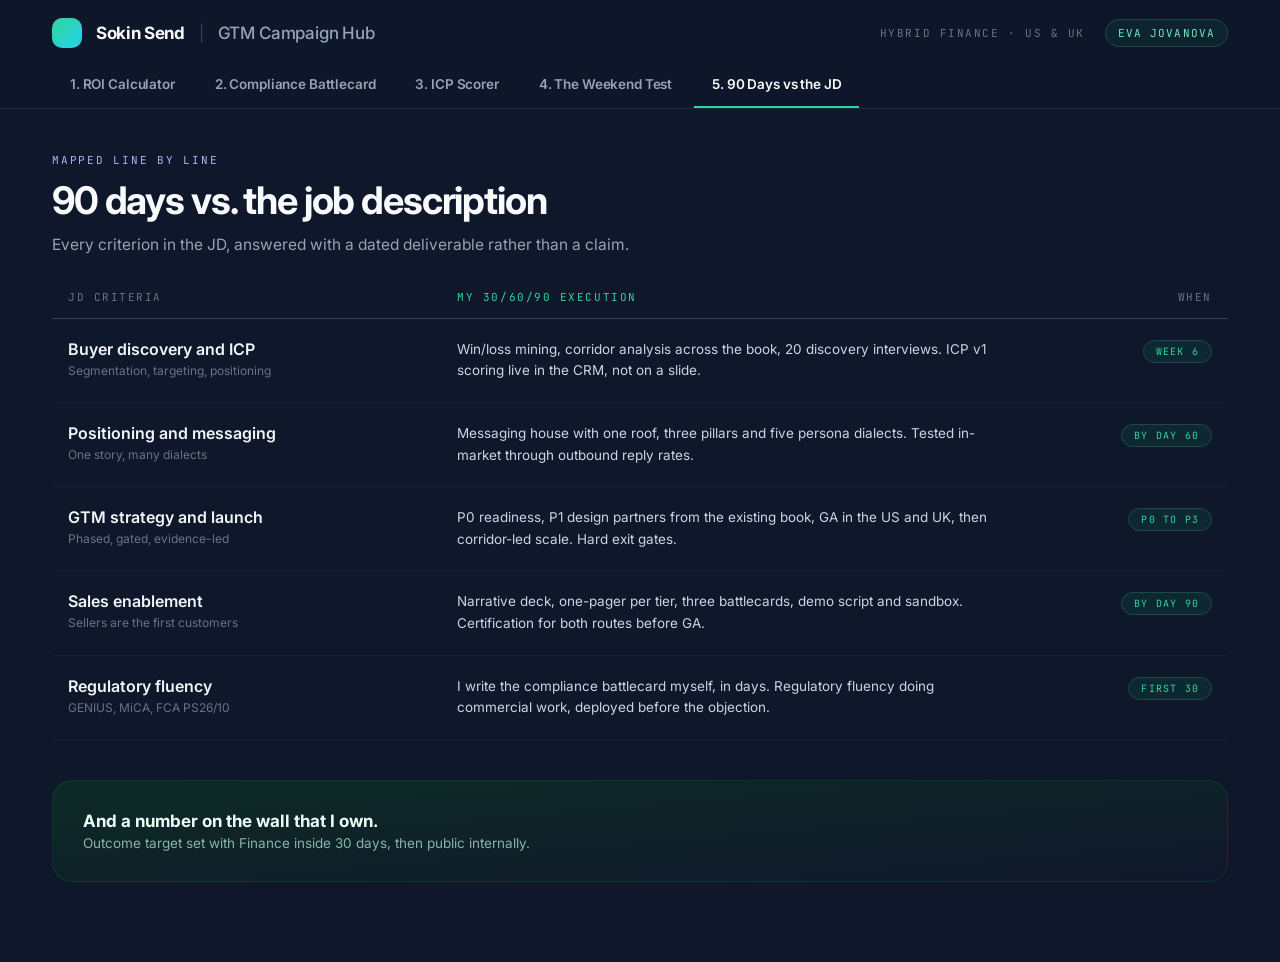
==== 90-days.html @ 521b1e85 "Add files via upload" ====
<!DOCTYPE html>
<html lang="en">
<head>
  <meta charset="UTF-8">
  <meta name="viewport" content="width=device-width, initial-scale=1.0">
  <title>90 Days vs the JD · Sokin Send GTM Hub</title>

  <link rel="preconnect" href="https://fonts.googleapis.com">
  <link rel="preconnect" href="https://fonts.gstatic.com" crossorigin>
  <link href="https://fonts.googleapis.com/css2?family=Inter:wght@400;500;600;700;800&family=JetBrains+Mono:wght@400;500&display=swap" rel="stylesheet">
  <link rel="stylesheet" href="styles.css">
</head>
<body>

  <!-- ======= HEADER: identical on all five pages ======= -->
  <header class="site-header">
    <div class="site-header-inner">
      <div class="brand-row">
        <div class="brand">
          <div class="brand-mark"></div>
          <span class="brand-name">Sokin Send</span>
          <span class="brand-divider">|</span>
          <span class="brand-sub">GTM Campaign Hub</span>
        </div>
        <div class="brand-meta">
          <span class="meta-label">Hybrid Finance · US &amp; UK</span>
          <span class="author-pill">Eva Jovanova</span>
        </div>
      </div>
      <nav class="tab-nav">
        <a href="index.html">1. ROI Calculator</a>
        <a href="battlecard.html">2. Compliance Battlecard</a>
        <a href="icp-scorer.html">3. ICP Scorer</a>
        <a href="weekend-test.html">4. The Weekend Test</a>
        <a href="90-days.html" aria-current="page">5. 90 Days vs the JD</a>
      </nav>
    </div>
  </header>

  <main class="page">

    <div class="page-intro">
      <span class="eyebrow eyebrow-indigo">Mapped line by line</span>
      <h1 class="page-title">90 days vs. the job description</h1>
      <p class="page-lede">Every criterion in the JD, answered with a dated deliverable rather than a claim.</p>
    </div>

    <!-- ============ THE TABLE ============
         Each row is one self-contained jd-row div: criterion on the
         left, execution in the middle, date tag on the right.
         Copy a whole row to add one. -->
    <div class="jd-table">

      <div class="jd-head">
        <span class="card-label">JD criteria</span>
        <span class="card-label col-mine">My 30/60/90 execution</span>
        <span class="card-label col-when">When</span>
      </div>

      <div class="jd-row">
        <div>
          <p class="jd-criterion">Buyer discovery and ICP</p>
          <p class="jd-sub">Segmentation, targeting, positioning</p>
        </div>
        <p class="jd-mine">Win/loss mining, corridor analysis across the book, 20 discovery interviews. ICP v1 scoring live in the CRM, not on a slide.</p>
        <div class="jd-when"><span class="mono-tag">Week 6</span></div>
      </div>

      <div class="jd-row">
        <div>
          <p class="jd-criterion">Positioning and messaging</p>
          <p class="jd-sub">One story, many dialects</p>
        </div>
        <p class="jd-mine">Messaging house with one roof, three pillars and five persona dialects. Tested in-market through outbound reply rates.</p>
        <div class="jd-when"><span class="mono-tag">By day 60</span></div>
      </div>

      <div class="jd-row">
        <div>
          <p class="jd-criterion">GTM strategy and launch</p>
          <p class="jd-sub">Phased, gated, evidence-led</p>
        </div>
        <p class="jd-mine">P0 readiness, P1 design partners from the existing book, GA in the US and UK, then corridor-led scale. Hard exit gates.</p>
        <div class="jd-when"><span class="mono-tag">P0 to P3</span></div>
      </div>

      <div class="jd-row">
        <div>
          <p class="jd-criterion">Sales enablement</p>
          <p class="jd-sub">Sellers are the first customers</p>
        </div>
        <p class="jd-mine">Narrative deck, one-pager per tier, three battlecards, demo script and sandbox. Certification for both routes before GA.</p>
        <div class="jd-when"><span class="mono-tag">By day 90</span></div>
      </div>

      <div class="jd-row">
        <div>
          <p class="jd-criterion">Regulatory fluency</p>
          <p class="jd-sub">GENIUS, MiCA, FCA PS26/10</p>
        </div>
        <p class="jd-mine">I write the compliance battlecard myself, in days. Regulatory fluency doing commercial work, deployed before the objection.</p>
        <div class="jd-when"><span class="mono-tag">First 30</span></div>
      </div>

    </div>

    <div class="jd-closer">
      <div>
        <p class="jd-closer-title">And a number on the wall that I own.</p>
        <p class="jd-closer-sub">Outcome target set with Finance inside 30 days, then public internally.</p>
      </div>
    </div>

  </main>

</body>
</html>
---- styles.css ----
/* ============================================================
   SOKIN SEND WAR ROOM · SHARED DESIGN SYSTEM
   Ported from the Claude Design export. One file styles all five pages.
   Edit a colour here and it changes everywhere.
   ============================================================ */

:root {
  /* Core palette */
  --bg:            #0f172a;   /* page background */
  --card:          #111c31;   /* card background */
  --card-deep:     #0d1729;   /* darker card variant */
  --border:        #1e293b;   /* default card border */
  --border-strong: #334155;

  /* Text */
  --text-bright:   #f8fafc;   /* headings */
  --text-body:     #e2e8f0;
  --text-muted:    #94a3b8;   /* paragraphs */
  --text-faint:    #64748b;   /* labels */
  --text-ghost:    #475569;   /* slider min/max marks */

  /* Accents */
  --emerald:       #34d399;
  --emerald-soft:  #6ee7b7;
  --cyan:          #67e8f9;
  --indigo:        #a5b4fc;
  --pink:          #f472b6;
  --red:           #fca5a5;

  /* Fonts */
  --sans: 'Inter', system-ui, sans-serif;
  --mono: 'JetBrains Mono', monospace;
}

* { box-sizing: border-box; }

html, body { margin: 0; padding: 0; }

body {
  background: var(--bg);
  color: var(--text-body);
  font-family: var(--sans);
  -webkit-font-smoothing: antialiased;
  padding-bottom: 80px;
}

a { color: var(--emerald-soft); text-decoration: none; }
a:hover { color: #a7f3d0; }

/* ============================================================
   STICKY HEADER + NAV (identical on every page)
   The "active" tab is whichever nav link carries aria-current="page".
   ============================================================ */

.site-header {
  position: sticky;
  top: 0;
  z-index: 20;
  background: rgba(15, 23, 42, 0.86);
  backdrop-filter: blur(14px);
  border-bottom: 1px solid var(--border);
}

.site-header-inner {
  max-width: 1240px;
  margin: 0 auto;
  padding: 18px 32px 0;
  display: flex;
  flex-direction: column;
  gap: 16px;
}

.brand-row {
  display: flex;
  align-items: center;
  justify-content: space-between;
  gap: 24px;
  flex-wrap: wrap;
}

.brand {
  display: flex;
  align-items: center;
  gap: 14px;
}

.brand-mark {
  width: 30px;
  height: 30px;
  border-radius: 10px;
  background: linear-gradient(to bottom right, #34d399, #22d3ee);
}

.brand-name { font-size: 17px; font-weight: 700; letter-spacing: -0.02em; color: var(--text-bright); }
.brand-divider { color: var(--border-strong); }
.brand-sub { font-size: 17px; font-weight: 500; letter-spacing: -0.01em; color: var(--text-muted); }

.brand-meta { display: flex; align-items: center; gap: 20px; }

.meta-label {
  font-family: var(--mono);
  font-size: 11px;
  letter-spacing: 0.14em;
  text-transform: uppercase;
  color: var(--text-faint);
}

.author-pill {
  padding: 6px 12px;
  border-radius: 999px;
  border: 1px solid #1e4b3d;
  background: rgba(16, 185, 129, 0.08);
  font-family: var(--mono);
  font-size: 11px;
  letter-spacing: 0.1em;
  color: var(--emerald-soft);
  text-transform: uppercase;
}

.tab-nav {
  display: flex;
  gap: 4px;
  overflow-x: auto;
  scrollbar-width: none;
}
.tab-nav::-webkit-scrollbar { display: none; }

.tab-nav a {
  flex: none;
  border-bottom: 2px solid transparent;
  padding: 12px 18px 14px;
  font-size: 13.5px;
  font-weight: 600;
  letter-spacing: -0.01em;
  color: var(--text-muted);
  transition: color 0.15s ease;
}
.tab-nav a:hover { color: #f1f5f9; }
.tab-nav a:focus-visible { outline: 2px solid var(--emerald); outline-offset: -2px; border-radius: 6px; }
.tab-nav a[aria-current="page"] { color: var(--text-bright); border-bottom-color: var(--emerald); }

/* ============================================================
   PAGE SCAFFOLD
   ============================================================ */

.page {
  max-width: 1240px;
  margin: 0 auto;
  padding: 44px 32px 0;
  display: flex;
  flex-direction: column;
  gap: 32px;
}

.page-intro { display: flex; flex-direction: column; gap: 10px; }

/* Small uppercase label above each page title. Colour set per page
   with .eyebrow-emerald / -pink / -cyan / -indigo. */
.eyebrow {
  font-family: var(--mono);
  font-size: 11px;
  letter-spacing: 0.16em;
  text-transform: uppercase;
}
.eyebrow-emerald { color: var(--emerald); }
.eyebrow-pink    { color: var(--pink); }
.eyebrow-cyan    { color: var(--cyan); }
.eyebrow-indigo  { color: var(--indigo); }

.page-title {
  margin: 0;
  font-size: 38px;
  font-weight: 700;
  letter-spacing: -0.03em;
  color: var(--text-bright);
}

.page-hook {
  margin: 0;
  font-size: 20px;
  font-weight: 600;
  color: var(--text-body);
}

.page-lede {
  margin: 0;
  max-width: 720px;
  font-size: 15.5px;
  line-height: 1.6;
  color: var(--text-muted);
  text-wrap: pretty;
}

/* ============================================================
   SHARED COMPONENTS
   ============================================================ */

.card {
  background: var(--card);
  border: 1px solid var(--border);
  border-radius: 20px;
  padding: 26px;
}

.card-label {
  font-family: var(--mono);
  font-size: 11px;
  letter-spacing: 0.14em;
  text-transform: uppercase;
  color: var(--text-faint);
  display: block;
  margin-bottom: 10px;
}

.divider { height: 1px; background: var(--border); }

.big-number {
  font-size: 40px;
  font-weight: 700;
  letter-spacing: -0.035em;
  color: var(--text-bright);
  display: block;
  margin-bottom: 8px;
}

.small-note { margin: 0; font-size: 13px; line-height: 1.55; color: var(--text-muted); }

.mono-tag {
  display: inline-block;
  padding: 4px 12px;
  border-radius: 999px;
  border: 1px solid #1e4b3d;
  background: rgba(16, 185, 129, 0.1);
  font-family: var(--mono);
  font-size: 10px;
  letter-spacing: 0.12em;
  text-transform: uppercase;
  color: var(--emerald);
  white-space: nowrap;
}

/* ============================================================
   ROI CALCULATOR (index.html)
   ============================================================ */

.roi-grid {
  display: grid;
  grid-template-columns: 400px 1fr;
  gap: 28px;
  align-items: start;
}

.inputs-card { display: flex; flex-direction: column; gap: 22px; padding: 28px; }

.inputs-head { display: flex; align-items: center; justify-content: space-between; }
.inputs-head .card-label { margin-bottom: 0; }
.inputs-hint { font-family: var(--mono); font-size: 11px; color: var(--text-ghost); }

.slider-block { display: flex; flex-direction: column; gap: 10px; }
.slider-head { display: flex; align-items: baseline; justify-content: space-between; }
.slider-name { font-size: 13.5px; font-weight: 500; color: #cbd5e1; }
.slider-value { font-family: var(--mono); font-size: 18px; font-weight: 500; color: var(--text-bright); }
.slider-marks { display: flex; justify-content: space-between; font-family: var(--mono); font-size: 10.5px; color: var(--text-ghost); }

input[type="range"] {
  -webkit-appearance: none;
  appearance: none;
  background: transparent;
  width: 100%;
  height: 22px;
  cursor: pointer;
}
input[type="range"]::-webkit-slider-runnable-track {
  height: 6px; border-radius: 999px;
  background: var(--border); border: 1px solid var(--border-strong);
}
input[type="range"]::-webkit-slider-thumb {
  -webkit-appearance: none; appearance: none;
  height: 22px; width: 22px; margin-top: -9px; border-radius: 999px;
  background: #ecfdf5; border: 3px solid #10b981;
  box-shadow: 0 0 0 6px rgba(16,185,129,0.14), 0 4px 12px rgba(0,0,0,0.5);
  transition: box-shadow 0.15s ease;
}
input[type="range"]:hover::-webkit-slider-thumb {
  box-shadow: 0 0 0 10px rgba(16,185,129,0.18), 0 4px 12px rgba(0,0,0,0.5);
}
input[type="range"]:focus-visible::-webkit-slider-thumb {
  box-shadow: 0 0 0 4px var(--bg), 0 0 0 7px var(--emerald);
  outline: none;
}
input[type="range"]::-moz-range-track {
  height: 6px; border-radius: 999px; background: var(--border);
}
input[type="range"]::-moz-range-thumb {
  height: 20px; width: 20px; border-radius: 999px;
  background: #ecfdf5; border: 3px solid #10b981; cursor: pointer;
}

.assumption-note {
  padding: 14px 16px;
  border-radius: 14px;
  background: rgba(34, 211, 238, 0.06);
  border: 1px solid #164e63;
}
.assumption-note p { margin: 0; font-size: 12.5px; line-height: 1.55; color: #a5f3fc; }

.outputs-col { display: flex; flex-direction: column; gap: 20px; }

.hero-card {
  position: relative;
  overflow: hidden;
  border-radius: 24px;
  padding: 40px;
  background: linear-gradient(to bottom right, #0d2b26, #102a3f);
  border: 1px solid #1e5045;
  box-shadow: 0 0 80px -20px rgba(16, 185, 129, 0.35);
}
.hero-glow {
  position: absolute; top: -140px; right: -80px;
  width: 380px; height: 380px; border-radius: 999px;
  background: radial-gradient(circle, rgba(16,185,129,0.22), rgba(16,185,129,0));
}
.hero-body { position: relative; display: flex; flex-direction: column; gap: 14px; }
.hero-label {
  font-family: var(--mono); font-size: 11.5px;
  letter-spacing: 0.18em; text-transform: uppercase; color: var(--emerald-soft);
}
.hero-figure-row { display: flex; align-items: baseline; gap: 14px; flex-wrap: wrap; }
.hero-figure {
  font-size: 84px; font-weight: 800;
  letter-spacing: -0.045em; line-height: 0.95; color: #f0fdf4;
}
.hero-pill {
  padding: 7px 14px; border-radius: 999px;
  background: rgba(16,185,129,0.16); border: 1px solid #10b981;
  font-family: var(--mono); font-size: 12px; color: var(--emerald-soft);
}
.hero-note { margin: 0; max-width: 560px; font-size: 14.5px; line-height: 1.6; color: #a7d8c8; }

.stat-pair { display: grid; grid-template-columns: 1fr 1fr; gap: 20px; }
.stat-cyan { border-color: #1e3a5f; }
.stat-cyan .card-label { color: var(--cyan); }

.footnote-bar {
  display: flex; align-items: center; justify-content: space-between; gap: 20px;
  padding: 18px 24px; border-radius: 16px;
  background: var(--card-deep); border: 1px solid var(--border);
}
.footnote-bar span { font-size: 13px; color: var(--text-muted); }

/* ============================================================
   COMPLIANCE BATTLECARD (battlecard.html)
   ============================================================ */

.battlecard-grid {
  display: grid;
  grid-template-columns: 5fr 7fr;
  gap: 28px;
  align-items: start;
}

.objection-card {
  background: rgba(69, 10, 10, 0.3);
  border: 1px solid rgba(127, 29, 29, 0.5);
  border-radius: 24px;
  padding: 32px;
}
.response-card {
  background: rgba(2, 44, 34, 0.2);
  border: 1px solid rgba(6, 78, 59, 0.5);
  border-radius: 24px;
  padding: 32px;
}

.speaker-row { display: flex; align-items: center; gap: 10px; margin-bottom: 22px; }
.speaker-dot { width: 8px; height: 8px; border-radius: 999px; }
.dot-red { background: var(--red); }
.dot-emerald { background: var(--emerald); }

.speaker-label {
  font-family: var(--mono); font-size: 11px;
  letter-spacing: 0.14em; text-transform: uppercase;
}
.label-red { color: #fda4af; }
.label-emerald { color: var(--emerald); }

.objection-quote {
  margin: 0 0 22px;
  font-size: 23px; font-weight: 600; line-height: 1.35; color: #fee2e2;
}
.response-quote {
  margin: 0 0 28px;
  font-size: 20px; font-weight: 600; line-height: 1.4; color: #ecfdf5;
}

.persona-block { padding-top: 20px; border-top: 1px solid rgba(127, 29, 29, 0.5); margin-bottom: 22px; }
.persona-name { margin: 0 0 4px; font-weight: 600; color: #fecaca; }
.persona-role { margin: 0; font-size: 13px; color: rgba(252, 165, 165, 0.7); line-height: 1.5; }

.coach-box { padding: 16px; border-radius: 14px; background: rgba(15, 23, 42, 0.5); }
.coach-box .card-label { font-size: 10px; margin-bottom: 8px; }
.coach-box p { margin: 0; font-size: 13.5px; color: #cbd5e1; line-height: 1.5; }

.fact-list { display: flex; flex-direction: column; gap: 12px; }

.fact-row {
  display: flex; gap: 16px;
  padding: 16px;
  border-radius: 14px;
  background: rgba(30, 41, 59, 0.5);
  border: 1px solid rgba(51, 65, 85, 0.5);
}
.fact-check {
  width: 20px; height: 20px; border-radius: 999px; flex: none; margin-top: 2px;
  display: flex; align-items: center; justify-content: center;
  background: rgba(16,185,129,0.2); border: 1px solid #10b981;
  color: var(--emerald); font-size: 11px;
}
.fact-title { margin: 0 0 4px; font-weight: 600; color: #e2e8f0; font-size: 14.5px; }
.fact-body { margin: 0; font-size: 13px; line-height: 1.55; color: var(--text-muted); }

/* ============================================================
   ICP SCORER (icp-scorer.html)
   ============================================================ */

.icp-grid {
  display: grid;
  grid-template-columns: 8fr 4fr;
  gap: 28px;
  align-items: start;
}

.trigger-list { display: flex; flex-direction: column; gap: 14px; }

.trigger {
  display: flex; align-items: flex-start; gap: 18px;
  padding: 22px;
  border-radius: 18px;
  background: var(--card);
  border: 1px solid var(--border);
  text-align: left;
  cursor: pointer;
  font-family: var(--sans);
  transition: border-color 0.15s ease, background 0.15s ease;
  width: 100%;
}
.trigger:hover { border-color: #475569; }
.trigger:focus-visible { outline: 2px solid var(--emerald); outline-offset: 2px; }

.trigger-box {
  width: 24px; height: 24px; border-radius: 7px; flex: none; margin-top: 2px;
  display: flex; align-items: center; justify-content: center;
  border: 1px solid var(--text-faint);
  color: transparent;
  font-weight: 700; font-size: 13px;
  transition: all 0.15s ease;
}
.trigger-title { margin: 0 0 4px; font-size: 17px; font-weight: 600; color: #f1f5f9; }
.trigger-body { margin: 0; font-size: 13.5px; line-height: 1.5; color: var(--text-muted); }

/* Selected state, applied by icp.js when a trigger is clicked */
.trigger.active {
  background: rgba(6, 78, 59, 0.1);
  border-color: #10b981;
}
.trigger.active .trigger-box {
  background: var(--emerald);
  border-color: var(--emerald);
  color: #0f172a;
}

.niche-note { margin: 6px 0 0; font-size: 13.5px; color: var(--text-faint); }

.score-card {
  display: flex; flex-direction: column; align-items: center; text-align: center;
  border-radius: 24px; padding: 32px;
}

.score-ring {
  width: 190px; height: 190px; border-radius: 999px;
  display: flex; flex-direction: column; align-items: center; justify-content: center;
  border: 2px solid var(--border-strong);
  background: var(--bg);
  margin: 26px 0 30px;
  transition: all 0.3s ease;
}
.score-ring.qualified {
  background: rgba(16, 185, 129, 0.1);
  border-color: #10b981;
  box-shadow: 0 0 50px -10px rgba(16, 185, 129, 0.3);
}
.score-value { font-size: 58px; font-weight: 700; color: var(--text-muted); line-height: 1; margin-bottom: 6px; }
.score-ring.qualified .score-value { color: var(--emerald); }
.score-denominator {
  font-family: var(--mono); font-size: 10px;
  letter-spacing: 0.14em; text-transform: uppercase; color: var(--text-faint);
}

.score-verdict { margin: 0 0 8px; font-size: 17px; font-weight: 600; color: var(--text-muted); }
.score-verdict.qualified { color: var(--emerald); }
.score-explain { margin: 0 0 28px; font-size: 13.5px; line-height: 1.55; color: var(--text-muted); }

.sequence-btn {
  width: 100%; padding: 15px;
  border-radius: 14px; border: 0;
  font-family: var(--sans); font-size: 13.5px; font-weight: 700;
  background: var(--border); color: var(--text-faint);
  cursor: not-allowed;
  transition: all 0.15s ease;
}
.sequence-btn.enabled {
  background: #10b981; color: #0f172a;
  cursor: pointer;
}
.sequence-btn.enabled:hover { background: var(--emerald); }

/* ============================================================
   THE WEEKEND TEST (weekend-test.html)
   ============================================================ */

.funnel-grid {
  display: grid;
  grid-template-columns: repeat(4, 1fr);
  gap: 20px;
}

.stage-card {
  display: flex; flex-direction: column;
  padding: 24px;
  border-radius: 18px;
  background: var(--card);
  border: 1px solid var(--border);
  transition: transform 0.15s ease;
}
.stage-card:hover { transform: translateY(-4px); }

.stage-eyebrow {
  font-family: var(--mono); font-size: 10px;
  letter-spacing: 0.14em; text-transform: uppercase;
  margin-bottom: 14px;
}
.stage-bar { height: 4px; width: 25%; border-radius: 999px; margin-bottom: 20px; }

/* Stage colours, one class per funnel stage */
.stage-awareness     .stage-eyebrow, .stage-awareness     .stage-kpi { color: #22d3ee; }
.stage-awareness     .stage-bar { background: #22d3ee; }
.stage-consideration .stage-eyebrow, .stage-consideration .stage-kpi { color: #818cf8; }
.stage-consideration .stage-bar { background: #818cf8; }
.stage-decision      .stage-eyebrow, .stage-decision      .stage-kpi { color: var(--emerald); }
.stage-decision      .stage-bar { background: var(--emerald); }
.stage-adoption      .stage-eyebrow, .stage-adoption      .stage-kpi { color: var(--emerald-soft); }
.stage-adoption      .stage-bar { background: var(--emerald-soft); }

.stage-asset { margin: 0 0 8px; font-size: 17px; font-weight: 700; color: var(--text-bright); }
.stage-detail { margin: 0 0 28px; font-size: 13px; line-height: 1.55; color: var(--text-muted); }

.stage-footer { margin-top: auto; display: flex; flex-direction: column; gap: 12px; }
.stage-job {
  padding: 12px;
  border-radius: 12px;
  background: var(--bg);
  border: 1px solid var(--border);
}
.stage-job .card-label { font-size: 10px; margin-bottom: 4px; }
.stage-job p { margin: 0; font-size: 12px; color: #cbd5e1; }
.stage-kpi-row { display: flex; justify-content: space-between; align-items: center; padding: 0 4px; }
.stage-kpi-row .card-label { font-size: 10px; margin-bottom: 0; }
.stage-kpi { font-family: var(--mono); font-size: 10px; text-transform: uppercase; font-weight: 700; }

.route-pair { display: grid; grid-template-columns: 1fr 1fr; gap: 20px; }
.route-card { background: var(--card-deep); }
.route-card .card-label.route-direct { color: var(--emerald); }
.route-card .card-label.route-partner { color: var(--indigo); }
.route-card p { margin: 0; font-size: 13.5px; line-height: 1.55; color: #cbd5e1; }

/* ============================================================
   90 DAYS VS THE JD (90-days.html)
   ============================================================ */

.jd-table { display: flex; flex-direction: column; }

.jd-head, .jd-row {
  display: grid;
  grid-template-columns: 4fr 6fr 2fr;
  gap: 24px;
  padding: 20px 16px;
}
.jd-head {
  border-bottom: 1px solid var(--border-strong);
  padding-top: 0;
  padding-bottom: 14px;
}
.jd-head .card-label { margin-bottom: 0; }
.jd-head .col-mine { color: var(--emerald); }
.jd-head .col-when { text-align: right; }

.jd-row {
  border-bottom: 1px solid rgba(30, 41, 59, 0.5);
  transition: background 0.15s ease;
}
.jd-row:hover { background: rgba(30, 41, 59, 0.3); }

.jd-criterion { margin: 0 0 4px; font-weight: 600; color: #f1f5f9; }
.jd-sub { margin: 0; font-size: 12px; color: var(--text-faint); }
.jd-mine { margin: 0; font-size: 13.5px; line-height: 1.6; color: #cbd5e1; }
.jd-when { text-align: right; }

.jd-closer {
  display: flex; justify-content: space-between; align-items: center; gap: 20px;
  margin-top: 8px;
  padding: 30px;
  border-radius: 20px;
  background: linear-gradient(to bottom right, #0d2b26, #0f172a);
  border: 1px solid rgba(6, 78, 59, 0.5);
}
.jd-closer-title { margin: 0 0 4px; font-size: 17px; font-weight: 700; color: #ecfdf5; }
.jd-closer-sub { margin: 0; font-size: 13.5px; color: rgba(167, 216, 200, 0.8); }

/* ============================================================
   RESPONSIVE · stacks the grids on phones and small screens
   ============================================================ */

@media (max-width: 960px) {
  .roi-grid, .battlecard-grid, .icp-grid { grid-template-columns: 1fr; }
  .funnel-grid { grid-template-columns: 1fr 1fr; }
  .hero-figure { font-size: 56px; }
  .page { padding: 32px 20px 0; }
  .site-header-inner { padding: 14px 20px 0; }
}

@media (max-width: 620px) {
  .funnel-grid, .stat-pair, .route-pair { grid-template-columns: 1fr; }
  .jd-head { display: none; }
  .jd-row { grid-template-columns: 1fr; gap: 10px; }
  .jd-when { text-align: left; }
  .footnote-bar, .jd-closer { flex-direction: column; align-items: flex-start; }
}
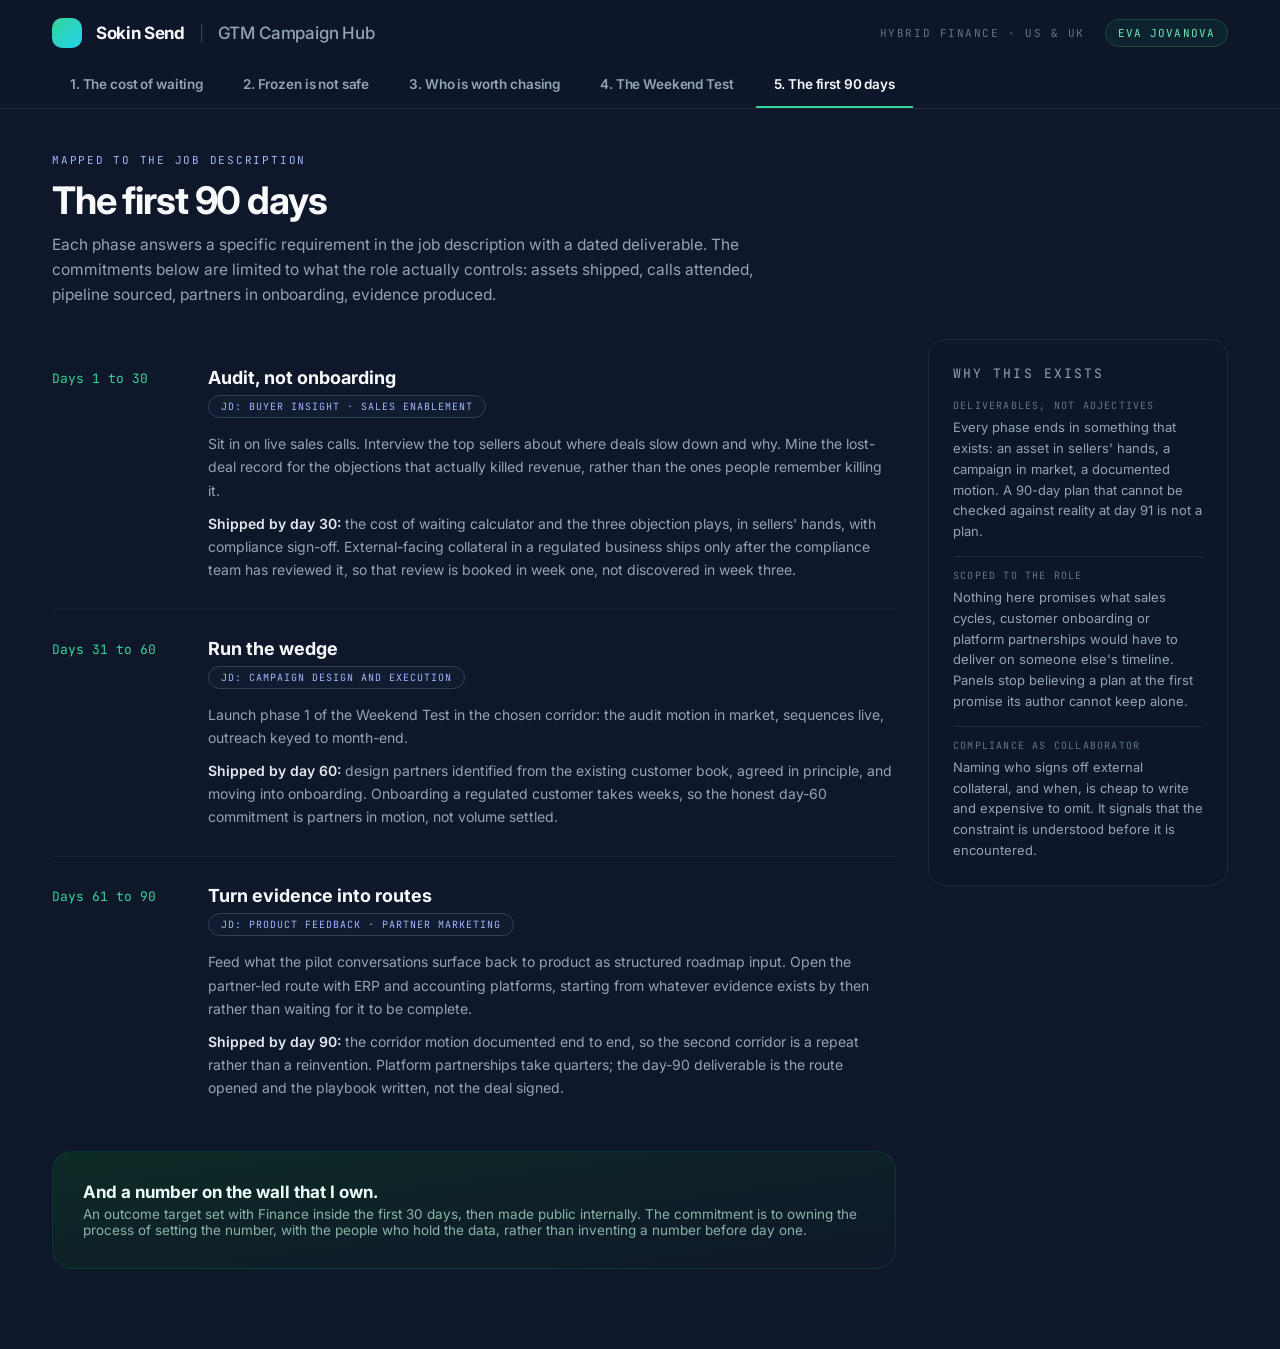
==== commit 75396463: "Add files via upload" ====
--- a/90-days.html
+++ b/90-days.html
@@ -3,7 +3,7 @@
 <head>
   <meta charset="UTF-8">
   <meta name="viewport" content="width=device-width, initial-scale=1.0">
-  <title>90 Days vs the JD · Sokin Send GTM Hub</title>
+  <title>The first 90 days · Sokin Send GTM Hub</title>
 
   <link rel="preconnect" href="https://fonts.googleapis.com">
   <link rel="preconnect" href="https://fonts.gstatic.com" crossorigin>
@@ -28,11 +28,11 @@
         </div>
       </div>
       <nav class="tab-nav">
-        <a href="index.html">1. ROI Calculator</a>
-        <a href="battlecard.html">2. Compliance Battlecard</a>
-        <a href="icp-scorer.html">3. ICP Scorer</a>
+        <a href="index.html">1. The cost of waiting</a>
+        <a href="battlecard.html">2. Frozen is not safe</a>
+        <a href="icp-scorer.html">3. Who is worth chasing</a>
         <a href="weekend-test.html">4. The Weekend Test</a>
-        <a href="90-days.html" aria-current="page">5. 90 Days vs the JD</a>
+        <a href="90-days.html" aria-current="page">5. The first 90 days</a>
       </nav>
     </div>
   </header>
@@ -40,75 +40,75 @@
   <main class="page">
 
     <div class="page-intro">
-      <span class="eyebrow eyebrow-indigo">Mapped line by line</span>
-      <h1 class="page-title">90 days vs. the job description</h1>
-      <p class="page-lede">Every criterion in the JD, answered with a dated deliverable rather than a claim.</p>
+      <span class="eyebrow eyebrow-indigo">Mapped to the job description</span>
+      <h1 class="page-title">The first 90 days</h1>
+      <p class="page-lede">Each phase answers a specific requirement in the job description with a dated deliverable. The commitments below are limited to what the role actually controls: assets shipped, calls attended, pipeline sourced, partners in onboarding, evidence produced.</p>
     </div>
 
-    <!-- ============ THE TABLE ============
-         Each row is one self-contained jd-row div: criterion on the
-         left, execution in the middle, date tag on the right.
-         Copy a whole row to add one. -->
-    <div class="jd-table">
+    <div class="stage-rail">
 
-      <div class="jd-head">
-        <span class="card-label">JD criteria</span>
-        <span class="card-label col-mine">My 30/60/90 execution</span>
-        <span class="card-label col-when">When</span>
+      <!-- ============ MAIN STAGE ============
+           Three phases. Each .ninety-phase is one self-contained
+           block: the milestone on the left, the JD requirement,
+           actions and outputs on the right. -->
+      <div>
+
+        <div class="ninety-phase">
+          <span class="ninety-when">Days 1 to 30</span>
+          <div class="ninety-body">
+            <h2>Audit, not onboarding</h2>
+            <span class="ninety-jd">JD: buyer insight · sales enablement</span>
+            <p>Sit in on live sales calls. Interview the top sellers about where deals slow down and why. Mine the lost-deal record for the objections that actually killed revenue, rather than the ones people remember killing it.</p>
+            <p><strong>Shipped by day 30:</strong> the cost of waiting calculator and the three objection plays, in sellers' hands, with compliance sign-off. External-facing collateral in a regulated business ships only after the compliance team has reviewed it, so that review is booked in week one, not discovered in week three.</p>
+          </div>
+        </div>
+
+        <div class="ninety-phase">
+          <span class="ninety-when">Days 31 to 60</span>
+          <div class="ninety-body">
+            <h2>Run the wedge</h2>
+            <span class="ninety-jd">JD: campaign design and execution</span>
+            <p>Launch phase 1 of the Weekend Test in the chosen corridor: the audit motion in market, sequences live, outreach keyed to month-end.</p>
+            <p><strong>Shipped by day 60:</strong> design partners identified from the existing customer book, agreed in principle, and moving into onboarding. Onboarding a regulated customer takes weeks, so the honest day-60 commitment is partners in motion, not volume settled.</p>
+          </div>
+        </div>
+
+        <div class="ninety-phase" style="border-bottom: 0;">
+          <span class="ninety-when">Days 61 to 90</span>
+          <div class="ninety-body">
+            <h2>Turn evidence into routes</h2>
+            <span class="ninety-jd">JD: product feedback · partner marketing</span>
+            <p>Feed what the pilot conversations surface back to product as structured roadmap input. Open the partner-led route with ERP and accounting platforms, starting from whatever evidence exists by then rather than waiting for it to be complete.</p>
+            <p><strong>Shipped by day 90:</strong> the corridor motion documented end to end, so the second corridor is a repeat rather than a reinvention. Platform partnerships take quarters; the day-90 deliverable is the route opened and the playbook written, not the deal signed.</p>
+          </div>
+        </div>
+
+        <div class="jd-closer" style="margin-top: 24px;">
+          <div>
+            <p class="jd-closer-title">And a number on the wall that I own.</p>
+            <p class="jd-closer-sub">An outcome target set with Finance inside the first 30 days, then made public internally. The commitment is to owning the process of setting the number, with the people who hold the data, rather than inventing a number before day one.</p>
+          </div>
+        </div>
+
       </div>
 
-      <div class="jd-row">
-        <div>
-          <p class="jd-criterion">Buyer discovery and ICP</p>
-          <p class="jd-sub">Segmentation, targeting, positioning</p>
+      <!-- ============ SIDE RAIL ============ -->
+      <aside class="rail">
+        <p class="rail-title">Why this exists</p>
+        <div class="rail-item">
+          <span class="rail-kicker">Deliverables, not adjectives</span>
+          <p>Every phase ends in something that exists: an asset in sellers' hands, a campaign in market, a documented motion. A 90-day plan that cannot be checked against reality at day 91 is not a plan.</p>
         </div>
-        <p class="jd-mine">Win/loss mining, corridor analysis across the book, 20 discovery interviews. ICP v1 scoring live in the CRM, not on a slide.</p>
-        <div class="jd-when"><span class="mono-tag">Week 6</span></div>
-      </div>
+        <div class="rail-item">
+          <span class="rail-kicker">Scoped to the role</span>
+          <p>Nothing here promises what sales cycles, customer onboarding or platform partnerships would have to deliver on someone else's timeline. Panels stop believing a plan at the first promise its author cannot keep alone.</p>
+        </div>
+        <div class="rail-item">
+          <span class="rail-kicker">Compliance as collaborator</span>
+          <p>Naming who signs off external collateral, and when, is cheap to write and expensive to omit. It signals that the constraint is understood before it is encountered.</p>
+        </div>
+      </aside>
 
-      <div class="jd-row">
-        <div>
-          <p class="jd-criterion">Positioning and messaging</p>
-          <p class="jd-sub">One story, many dialects</p>
-        </div>
-        <p class="jd-mine">Messaging house with one roof, three pillars and five persona dialects. Tested in-market through outbound reply rates.</p>
-        <div class="jd-when"><span class="mono-tag">By day 60</span></div>
-      </div>
-
-      <div class="jd-row">
-        <div>
-          <p class="jd-criterion">GTM strategy and launch</p>
-          <p class="jd-sub">Phased, gated, evidence-led</p>
-        </div>
-        <p class="jd-mine">P0 readiness, P1 design partners from the existing book, GA in the US and UK, then corridor-led scale. Hard exit gates.</p>
-        <div class="jd-when"><span class="mono-tag">P0 to P3</span></div>
-      </div>
-
-      <div class="jd-row">
-        <div>
-          <p class="jd-criterion">Sales enablement</p>
-          <p class="jd-sub">Sellers are the first customers</p>
-        </div>
-        <p class="jd-mine">Narrative deck, one-pager per tier, three battlecards, demo script and sandbox. Certification for both routes before GA.</p>
-        <div class="jd-when"><span class="mono-tag">By day 90</span></div>
-      </div>
-
-      <div class="jd-row">
-        <div>
-          <p class="jd-criterion">Regulatory fluency</p>
-          <p class="jd-sub">GENIUS, MiCA, FCA PS26/10</p>
-        </div>
-        <p class="jd-mine">I write the compliance battlecard myself, in days. Regulatory fluency doing commercial work, deployed before the objection.</p>
-        <div class="jd-when"><span class="mono-tag">First 30</span></div>
-      </div>
-
-    </div>
-
-    <div class="jd-closer">
-      <div>
-        <p class="jd-closer-title">And a number on the wall that I own.</p>
-        <p class="jd-closer-sub">Outcome target set with Finance inside 30 days, then public internally.</p>
-      </div>
     </div>
 
   </main>
--- a/styles.css
+++ b/styles.css
@@ -635,3 +635,319 @@
   .jd-when { text-align: left; }
   .footnote-bar, .jd-closer { flex-direction: column; align-items: flex-start; }
 }
+
+/* ============================================================
+   V2 ADDITIONS · main stage + "Why this exists" rail,
+   cost comparison, assumptions panel, quadrant, phases.
+   Everything below extends the system above; nothing replaces it.
+   ============================================================ */
+
+/* ---------- Main stage + side rail layout ---------- */
+
+.stage-rail {
+  display: grid;
+  grid-template-columns: 1fr 300px;
+  gap: 32px;
+  align-items: start;
+}
+
+.rail {
+  position: sticky;
+  top: 132px;
+  display: flex;
+  flex-direction: column;
+  gap: 14px;
+  padding: 24px;
+  border-radius: 18px;
+  background: var(--card-deep);
+  border: 1px solid var(--border);
+}
+.rail-title {
+  font-family: var(--mono);
+  font-size: 11px;
+  letter-spacing: 0.16em;
+  text-transform: uppercase;
+  color: var(--indigo);
+  margin: 0;
+}
+.rail p { margin: 0; font-size: 13px; line-height: 1.6; color: var(--text-muted); }
+.rail strong { color: var(--text-body); font-weight: 600; }
+.rail .rail-item { padding-top: 12px; border-top: 1px solid var(--border); }
+.rail .rail-item:first-of-type { padding-top: 0; border-top: 0; }
+.rail-kicker {
+  font-family: var(--mono); font-size: 10px; letter-spacing: 0.12em;
+  text-transform: uppercase; color: var(--text-faint);
+  display: block; margin-bottom: 5px;
+}
+
+/* ---------- Number inputs ---------- */
+
+.field-block { display: flex; flex-direction: column; gap: 8px; }
+.field-label { font-size: 13.5px; font-weight: 500; color: #cbd5e1; }
+.field-help { font-size: 12px; color: var(--text-faint); margin: 0; }
+
+.num-input {
+  width: 100%;
+  padding: 12px 14px;
+  border-radius: 12px;
+  border: 1px solid var(--border-strong);
+  background: var(--bg);
+  color: var(--text-bright);
+  font-family: var(--mono);
+  font-size: 15px;
+}
+.num-input::placeholder { color: var(--text-ghost); font-size: 12.5px; font-family: var(--sans); }
+.num-input:focus-visible { outline: 2px solid var(--emerald); outline-offset: 1px; border-color: var(--emerald); }
+
+/* ---------- Assumptions panel ---------- */
+
+details.assumptions {
+  border: 1px solid var(--border);
+  border-radius: 16px;
+  background: var(--card-deep);
+}
+details.assumptions summary {
+  cursor: pointer;
+  padding: 16px 20px;
+  font-family: var(--mono);
+  font-size: 11px;
+  letter-spacing: 0.14em;
+  text-transform: uppercase;
+  color: var(--cyan);
+  list-style: none;
+}
+details.assumptions summary::-webkit-details-marker { display: none; }
+details.assumptions summary::before { content: "+ "; }
+details.assumptions[open] summary::before { content: "\2212  "; }
+details.assumptions summary:focus-visible { outline: 2px solid var(--emerald); outline-offset: -2px; border-radius: 16px; }
+.assumptions-grid {
+  display: grid;
+  grid-template-columns: 1fr 1fr;
+  gap: 16px 20px;
+  padding: 4px 20px 22px;
+}
+.assumption-field { display: flex; flex-direction: column; gap: 6px; }
+.assumption-field label { font-size: 12.5px; color: var(--text-muted); }
+
+/* ---------- Two-column cost comparison ---------- */
+
+.cost-compare { display: grid; grid-template-columns: 1fr 1fr; gap: 20px; }
+
+.cost-col { padding: 26px; border-radius: 20px; }
+.cost-col-legacy { background: var(--card); border: 1px solid var(--border); }
+.cost-col-sokin { background: rgba(2, 44, 34, 0.2); border: 1px solid rgba(6, 78, 59, 0.6); }
+
+.cost-col h2 { margin: 0 0 18px; font-size: 16px; font-weight: 700; color: var(--text-bright); letter-spacing: -0.01em; }
+
+.cost-line {
+  display: flex; justify-content: space-between; align-items: baseline; gap: 12px;
+  padding: 11px 0;
+  border-bottom: 1px solid rgba(30, 41, 59, 0.6);
+}
+.cost-line-name { font-size: 13px; color: var(--text-muted); }
+.cost-line-period {
+  display: block; font-family: var(--mono); font-size: 9.5px;
+  letter-spacing: 0.1em; text-transform: uppercase; color: var(--text-ghost); margin-top: 2px;
+}
+.cost-line-value { font-family: var(--mono); font-size: 15px; color: var(--text-body); white-space: nowrap; }
+.cost-line-value.pending { font-family: var(--sans); font-size: 12px; color: var(--text-ghost); }
+
+.cost-total {
+  display: flex; justify-content: space-between; align-items: baseline; gap: 12px;
+  padding-top: 16px; margin-top: 4px;
+}
+.cost-total-name { font-size: 13.5px; font-weight: 600; color: var(--text-body); }
+.cost-total-value { font-family: var(--mono); font-size: 22px; font-weight: 500; color: var(--text-bright); }
+.cost-col-sokin .cost-total-value { color: var(--emerald-soft); }
+
+.residual-note {
+  margin: 14px 0 0; padding: 12px 14px; border-radius: 12px;
+  background: rgba(15, 23, 42, 0.5); border: 1px solid var(--border);
+  font-size: 12px; line-height: 1.55; color: var(--text-muted);
+}
+
+.difference-bar {
+  display: flex; flex-wrap: wrap; align-items: baseline; justify-content: space-between; gap: 14px;
+  padding: 26px 30px; border-radius: 20px;
+  background: linear-gradient(to bottom right, #0d2b26, #102a3f);
+  border: 1px solid #1e5045;
+}
+.difference-label {
+  font-family: var(--mono); font-size: 11px; letter-spacing: 0.16em;
+  text-transform: uppercase; color: var(--emerald-soft);
+}
+.difference-figures { display: flex; align-items: baseline; gap: 18px; flex-wrap: wrap; }
+.difference-monthly { font-size: 40px; font-weight: 800; letter-spacing: -0.03em; color: #f0fdf4; }
+.difference-annual { font-family: var(--mono); font-size: 14px; color: var(--emerald-soft); }
+
+/* ---------- Plays (tab 2) ---------- */
+
+.play {
+  display: grid; grid-template-columns: 1fr 1fr 1fr; gap: 0;
+  border: 1px solid var(--border); border-radius: 20px; overflow: hidden;
+  background: var(--card);
+}
+.play + .play { margin-top: 20px; }
+.play-cell { padding: 26px; }
+.play-cell + .play-cell { border-left: 1px solid var(--border); }
+.play-cell-prospect { background: rgba(69, 10, 10, 0.22); }
+.play-cell-seller { background: rgba(2, 44, 34, 0.18); }
+.play-quote { margin: 0; font-size: 15.5px; font-weight: 600; line-height: 1.45; }
+.play-cell-prospect .play-quote { color: #fecaca; }
+.play-cell-seller .play-quote { color: #d1fae5; }
+.play-mechanism { margin: 0; font-size: 13.5px; line-height: 1.6; color: var(--text-muted); }
+.play-name { margin: 0 0 14px; font-size: 15px; font-weight: 700; color: var(--text-bright); }
+
+.reg-footer {
+  padding: 18px 24px; border-radius: 14px;
+  background: var(--card-deep); border: 1px solid var(--border);
+  font-size: 12.5px; line-height: 1.7; color: var(--text-faint);
+}
+
+/* ---------- Quadrant (tab 3) ---------- */
+
+.quad-grid { display: grid; grid-template-columns: 5fr 7fr; gap: 28px; align-items: start; }
+
+.quad-inputs { display: flex; flex-direction: column; gap: 22px; }
+.input-group-label {
+  font-family: var(--mono); font-size: 11px; letter-spacing: 0.14em;
+  text-transform: uppercase; color: var(--text-faint); display: block; margin-bottom: 10px;
+}
+.select-input {
+  width: 100%; padding: 12px 14px; border-radius: 12px;
+  border: 1px solid var(--border-strong); background: var(--bg);
+  color: var(--text-body); font-family: var(--sans); font-size: 13.5px;
+}
+.select-input:focus-visible { outline: 2px solid var(--emerald); outline-offset: 1px; }
+
+.check-row {
+  display: flex; align-items: flex-start; gap: 12px;
+  padding: 12px 14px; border-radius: 12px;
+  border: 1px solid var(--border); background: var(--card);
+  cursor: pointer; transition: border-color 0.15s ease;
+}
+.check-row:hover { border-color: #475569; }
+.check-row input { margin-top: 3px; accent-color: #10b981; width: 16px; height: 16px; }
+.check-row input:focus-visible { outline: 2px solid var(--emerald); outline-offset: 2px; }
+.check-row span { font-size: 13.5px; color: #cbd5e1; line-height: 1.45; }
+
+.check-row.danger { border-color: rgba(127, 29, 29, 0.6); }
+.check-row.danger span { color: #fda4af; }
+.check-row.danger input { accent-color: #ef4444; }
+
+.quad-panel { display: flex; flex-direction: column; gap: 18px; }
+.quad-svg-wrap { border-radius: 20px; border: 1px solid var(--border); background: var(--card); padding: 18px; }
+.quad-svg text { font-family: var(--mono); }
+
+.quad-verdict {
+  padding: 24px 28px; border-radius: 18px;
+  background: var(--card); border: 1px solid var(--border);
+  transition: border-color 0.2s ease, background 0.2s ease;
+}
+.quad-verdict h2 { margin: 0 0 6px; font-size: 19px; font-weight: 700; color: var(--text-bright); }
+.quad-verdict p { margin: 0; font-size: 13.5px; line-height: 1.55; color: var(--text-muted); }
+.quad-verdict.go { border-color: #10b981; background: rgba(6, 78, 59, 0.12); }
+.quad-verdict.stop { border-color: #b91c1c; background: rgba(69, 10, 10, 0.3); }
+.quad-verdict.stop h2 { color: #fecaca; }
+.quad-verdict.stop p { color: rgba(252, 165, 165, 0.85); }
+
+/* ---------- Weekend Test phases (tab 4) ---------- */
+
+.hook-line {
+  margin: 6px 0 0;
+  font-size: 44px;
+  font-weight: 800;
+  letter-spacing: -0.035em;
+  line-height: 1.08;
+  color: var(--text-bright);
+  max-width: 760px;
+}
+.hook-line em { font-style: normal; color: var(--emerald); }
+
+.phase {
+  border: 1px solid var(--border); border-radius: 20px;
+  background: var(--card); padding: 30px;
+}
+.phase + .phase { margin-top: 18px; }
+.phase-head { display: flex; align-items: baseline; justify-content: space-between; gap: 16px; flex-wrap: wrap; margin-bottom: 8px; }
+.phase-name { margin: 0; font-size: 20px; font-weight: 700; color: var(--text-bright); letter-spacing: -0.02em; }
+.phase-order { font-family: var(--mono); font-size: 11px; letter-spacing: 0.14em; text-transform: uppercase; color: var(--emerald); }
+.phase-summary { margin: 0 0 18px; font-size: 14.5px; line-height: 1.65; color: var(--text-muted); max-width: 720px; }
+
+.kill-box {
+  display: flex; gap: 14px; align-items: flex-start;
+  padding: 16px 18px; border-radius: 14px;
+  background: rgba(69, 10, 10, 0.22); border: 1px solid rgba(127, 29, 29, 0.5);
+  margin-bottom: 16px;
+}
+.kill-label {
+  flex: none; font-family: var(--mono); font-size: 10px; letter-spacing: 0.12em;
+  text-transform: uppercase; color: #fda4af; padding-top: 3px;
+}
+.kill-box p { margin: 0; font-size: 13px; line-height: 1.6; color: #fecaca; }
+
+details.ground { border-top: 1px solid var(--border); }
+details.ground summary {
+  cursor: pointer; list-style: none; padding: 14px 0 2px;
+  font-family: var(--mono); font-size: 11px; letter-spacing: 0.14em;
+  text-transform: uppercase; color: var(--cyan);
+}
+details.ground summary::-webkit-details-marker { display: none; }
+details.ground summary::before { content: "+ "; }
+details.ground[open] summary::before { content: "\2212  "; }
+details.ground summary:focus-visible { outline: 2px solid var(--emerald); outline-offset: 2px; border-radius: 6px; }
+.ground-body { padding: 12px 0 4px; display: flex; flex-direction: column; gap: 10px; }
+.ground-body p { margin: 0; font-size: 13px; line-height: 1.65; color: #cbd5e1; }
+.ground-body .rail-kicker { margin-bottom: 0; }
+
+/* ---------- 90 days (tab 5) ---------- */
+
+.ninety-phase {
+  display: grid; grid-template-columns: 130px 1fr; gap: 26px;
+  padding: 28px 0; border-bottom: 1px solid rgba(30, 41, 59, 0.6);
+}
+.ninety-when { font-family: var(--mono); font-size: 13px; color: var(--emerald); padding-top: 3px; }
+.ninety-body h2 { margin: 0 0 6px; font-size: 18px; font-weight: 700; color: var(--text-bright); }
+.ninety-jd {
+  display: inline-block; margin: 0 0 14px; padding: 4px 12px; border-radius: 999px;
+  border: 1px solid var(--border-strong); background: var(--card);
+  font-family: var(--mono); font-size: 10px; letter-spacing: 0.1em;
+  text-transform: uppercase; color: var(--indigo);
+}
+.ninety-body p { margin: 0 0 10px; font-size: 14px; line-height: 1.65; color: var(--text-muted); }
+.ninety-body p:last-child { margin-bottom: 0; }
+.ninety-body p strong { color: var(--text-body); font-weight: 600; }
+
+/* ---------- Page exit link ---------- */
+
+.exit-link {
+  display: inline-flex; align-items: center; gap: 10px;
+  padding: 14px 22px; border-radius: 14px;
+  background: rgba(16, 185, 129, 0.1); border: 1px solid #1e4b3d;
+  font-size: 13.5px; font-weight: 600; color: var(--emerald-soft);
+  transition: background 0.15s ease;
+}
+.exit-link:hover { background: rgba(16, 185, 129, 0.18); color: #a7f3d0; }
+.exit-link:focus-visible { outline: 2px solid var(--emerald); outline-offset: 2px; }
+
+/* ---------- Motion + responsive ---------- */
+
+@media (prefers-reduced-motion: reduce) {
+  *, *::before, *::after { transition: none !important; animation: none !important; }
+  .stage-card:hover { transform: none; }
+}
+
+@media (max-width: 1080px) {
+  .stage-rail { grid-template-columns: 1fr; }
+  .rail { position: static; }
+}
+
+@media (max-width: 820px) {
+  .cost-compare, .quad-grid { grid-template-columns: 1fr; }
+  .play { grid-template-columns: 1fr; }
+  .play-cell + .play-cell { border-left: 0; border-top: 1px solid var(--border); }
+  .assumptions-grid { grid-template-columns: 1fr; }
+  .hook-line { font-size: 32px; }
+  .ninety-phase { grid-template-columns: 1fr; gap: 8px; }
+  .difference-monthly { font-size: 32px; }
+}
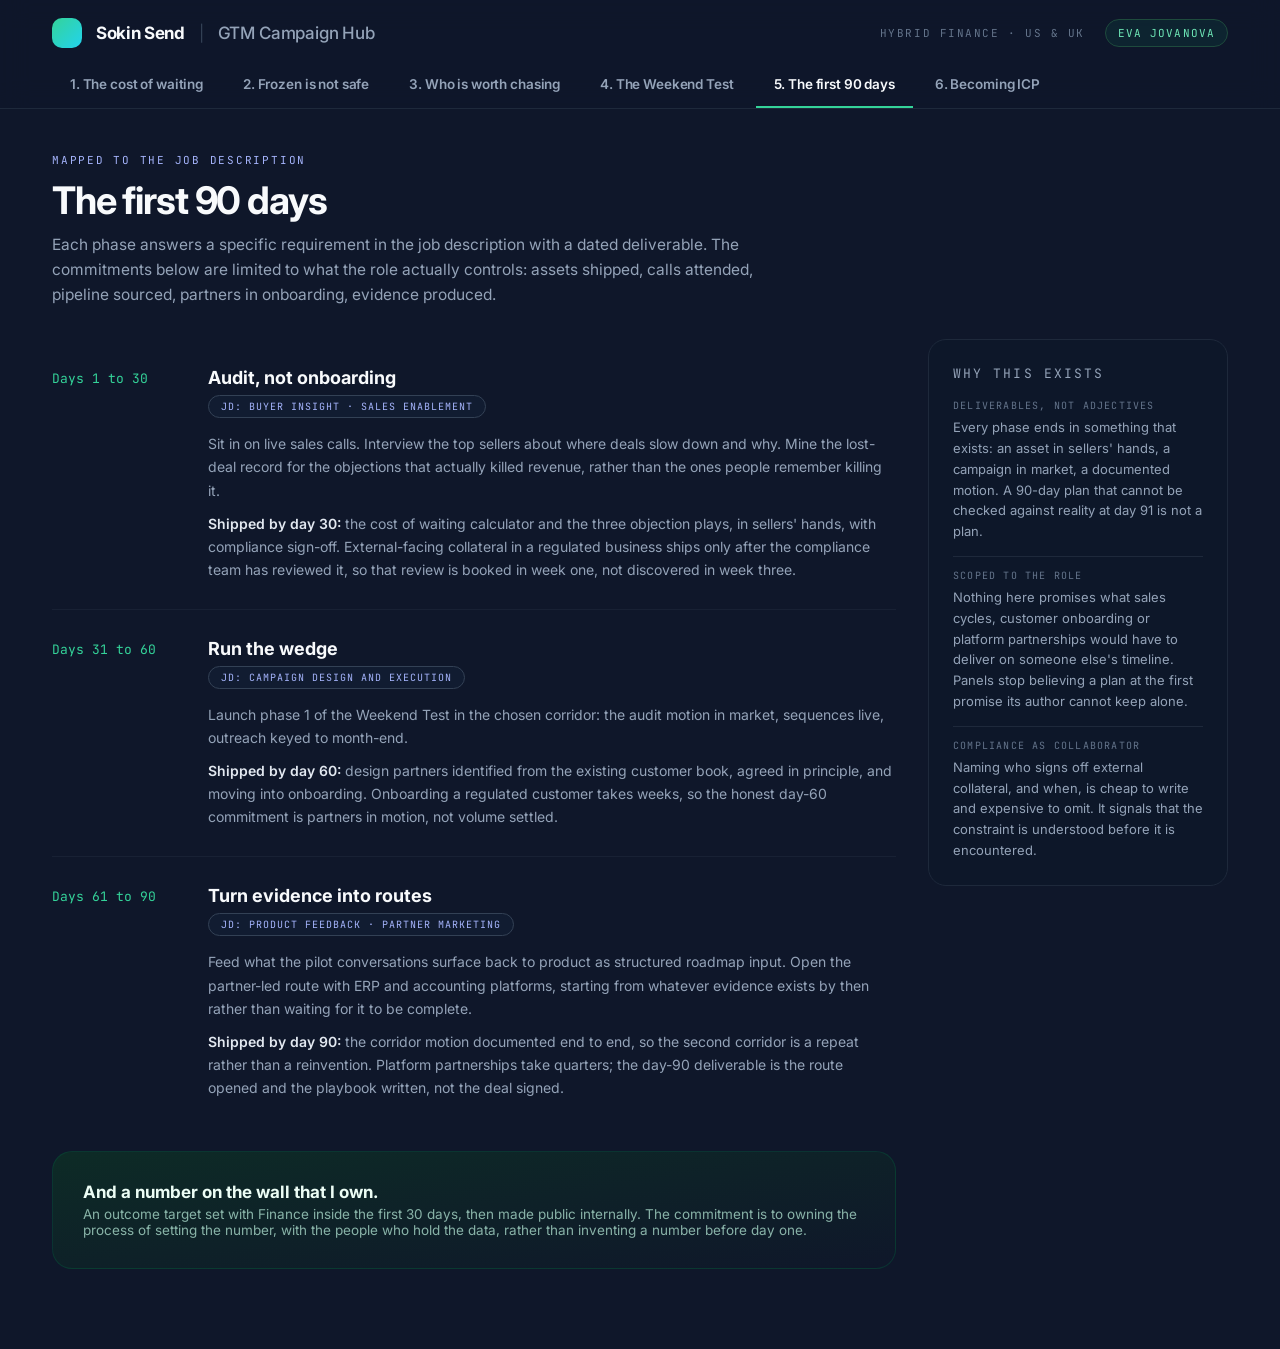
==== commit dfaae636: "Add files via upload" ====
--- a/90-days.html
+++ b/90-days.html
@@ -33,6 +33,7 @@
         <a href="icp-scorer.html">3. Who is worth chasing</a>
         <a href="weekend-test.html">4. The Weekend Test</a>
         <a href="90-days.html" aria-current="page">5. The first 90 days</a>
+        <a href="icp-process.html">6. Becoming ICP</a>
       </nav>
     </div>
   </header>
--- a/styles.css
+++ b/styles.css
@@ -26,6 +26,9 @@
   --indigo:        #a5b4fc;
   --pink:          #f472b6;
   --red:           #fca5a5;
+  --amber:         #fbbf24;
+  --amber-dim:     rgba(251, 191, 36, 0.65);
+  --amber-border:  rgba(180, 83, 9, 0.5);
 
   /* Fonts */
   --sans: 'Inter', system-ui, sans-serif;
@@ -951,3 +954,77 @@
   .ninety-phase { grid-template-columns: 1fr; gap: 8px; }
   .difference-monthly { font-size: 32px; }
 }
+
+/* ============================================================
+   MODEL PERFORMANCE (icp-live.html)
+   ============================================================ */
+
+.metric-grid {
+  display: grid;
+  grid-template-columns: repeat(auto-fit, minmax(180px, 1fr));
+  gap: 20px;
+}
+
+.trigger-perf { display: flex; flex-direction: column; gap: 22px; padding: 28px; }
+
+.trigger-perf-head { display: flex; justify-content: space-between; align-items: baseline; gap: 16px; flex-wrap: wrap; }
+
+.perf-legend {
+  font-family: var(--mono);
+  font-size: 11px;
+  color: var(--text-ghost);
+}
+
+#trigger-rows { display: flex; flex-direction: column; gap: 18px; }
+
+.perf-row { display: flex; flex-direction: column; gap: 6px; }
+
+.perf-head { display: flex; justify-content: space-between; align-items: baseline; gap: 12px; }
+.perf-name { font-size: 13.5px; color: #cbd5e1; }
+.perf-stats { font-family: var(--mono); font-size: 12.5px; color: var(--text-muted); white-space: nowrap; }
+
+.perf-track {
+  height: 8px;
+  border-radius: 999px;
+  background: var(--border);
+  overflow: hidden;
+}
+.perf-fill { height: 8px; border-radius: 999px; }
+
+.perf-baseline {
+  margin: 0;
+  padding-top: 14px;
+  border-top: 1px solid var(--border);
+  font-size: 12.5px;
+  color: var(--text-muted);
+}
+
+.coverage-bar {
+  display: flex;
+  flex-direction: column;
+  gap: 4px;
+  padding: 16px 20px;
+  border-radius: 16px;
+  background: rgba(251, 191, 36, 0.07);
+  border: 1px solid var(--amber-border);
+}
+.coverage-head { margin: 0; font-size: 13.5px; color: var(--amber); }
+.coverage-sub { margin: 0; font-size: 12.5px; color: var(--amber-dim); }
+
+/* Healthy state, applied by icp-live.js when coverage sits at or
+   above the floor. The warning is conditional, not decorative. */
+.coverage-bar.healthy {
+  background: rgba(16, 185, 129, 0.07);
+  border-color: #1e4b3d;
+}
+.coverage-bar.healthy .coverage-head { color: var(--emerald-soft); }
+.coverage-bar.healthy .coverage-sub { color: rgba(110, 231, 183, 0.65); }
+
+@media (max-width: 960px) {
+  .metric-grid { grid-template-columns: 1fr 1fr; }
+}
+
+@media (max-width: 620px) {
+  .metric-grid { grid-template-columns: 1fr; }
+  .perf-head { flex-direction: column; align-items: flex-start; gap: 2px; }
+}
